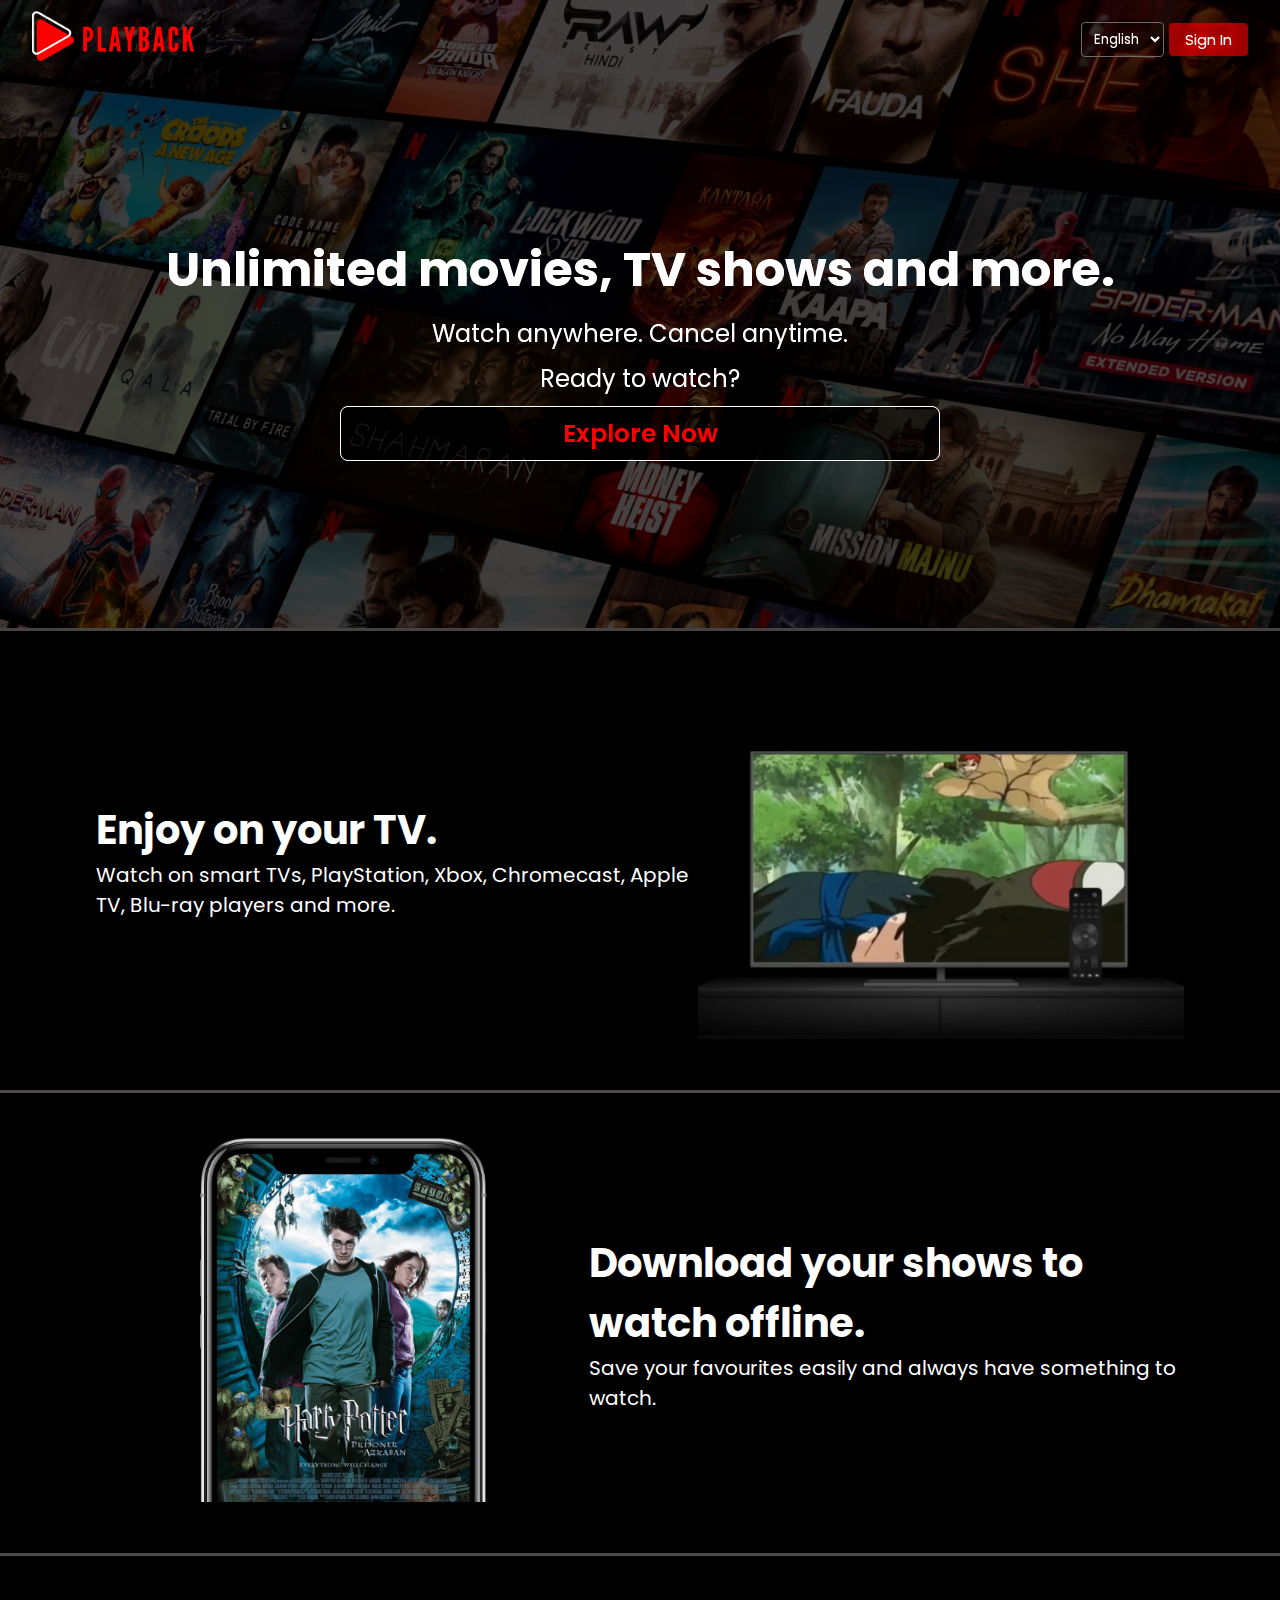
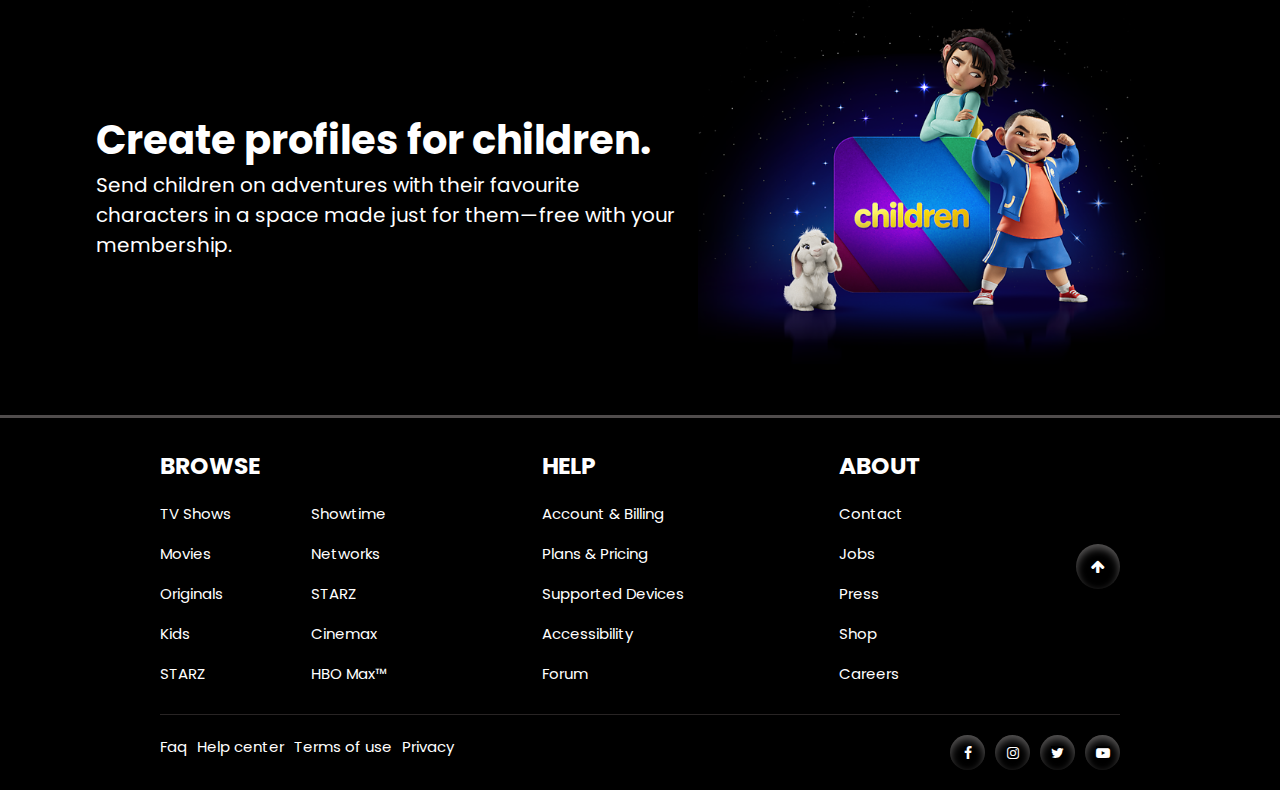
==== index.html @ 0035dc09 "Update index.html" ====
<!DOCTYPE html>
<html lang="en">

<head>
    <meta charset="UTF-8">
    <meta http-equiv="X-UA-Compatible" content="IE=edge">
    <meta name="viewport" content="width=device-width, initial-scale=1.0">
    <title>PlayBack</title>
    <link rel="icon" type="title-link-img" href="./movie_img/log1.png">
    <link rel="stylesheet" href="style.css">
    <link rel="stylesheet" href="https://cdnjs.cloudflare.com/ajax/libs/font-awesome/4.7.0/css/font-awesome.min.css">

</head>

<body>

    <!-- ------------Header------------ -->

    <div class="landing-page" id="home">

        <!---------------Navigation Bar ---------->

        <nav class="nav-bar">
            <div class="logo-img">
                <img src="./img/log1.png" alt="" class="logo1-img">
                <img src="./img/log2.png" alt="" class="logo2-img">
            </div>
            <div class="content">
                <select class="lang-after">
                    <option class="after" value="eng">En</option>
                    <option class="after" value="hin">Hi</option>
                </select>

                <select class="lang-before">
                    <option class="before" value="eng">English</option>
                    <option class="before" value="hin">Hindi</option>
                </select>
                <a href="signup.html" class="sign-in">Sign In</a>
            </div>
        </nav>
        <div class="display-block">
            <h2>Unlimited movies, TV shows and more.</h2>
            <p>Watch anywhere. Cancel anytime.</p>
            <p class="readyy">Ready to watch?</p>
            <a class="explore-btn" href="movies.html">Explore Now <span><i
                        class='bx bxs-up-arrow-circle'></i></span></a>
        </div>
    </div>

    <!-- <---------------- display-block --------------->

    <div class="blocks">
        <div class="inside-block">
            <div class="content-block">
                <h1>Enjoy on your TV.</h1>
                <p>Watch on smart TVs, PlayStation, Xbox, Chromecast, Apple TV, Blu-ray players and more.</p>
            </div>
            <div class="video-block">
                <video loop autoplay muted class="video">
                    <source src="./img/landing-img/video.mp4" type="video/ogg">
                    Your browser does not support the video tag.
                </video>
            </div>
        </div>
    </div>

    <div class="block-2">
        <div class="blocks">
            <div class="inside-block inside-block2">
                <div class="img-block">
                    <img src="./img/landing-img/hp.png" class="img" alt="">
                </div>
                <div class="content-block">
                    <h1>Download your shows to watch offline.</h1>
                    <p>Save your favourites easily and always have something to watch.</p>
                </div>
            </div>
        </div>
    </div>
    <div class="block-3">
        <div class="blocks">
            <div class="inside-block">
                <div class="content-block">
                    <h1>Create profiles for children.</h1>
                    <p>Send children on adventures with their favourite characters in a space made just for them—free
                        with your membership.</p>
                </div>
                <div class="img-block">
                    <img src="./img/landing-img/child.png" class="img" alt="">
                </div>
            </div>
        </div>
    </div>


    <!-- <----------------- Footer ---------------->


    <section class="footer">
        <div class="footer-list">
            <div class="footer-text">
                <h3>BROWSE</h3>
                <div class="browsing-list">
                    <div class="browsinglist">
                        <a href="">TV Shows</a>
                        <a href="">Movies</a>
                        <a href="">Originals</a>
                        <a href="">Kids</a>
                        <a href="">STARZ</a>
                    </div>
                    <div class="browsinglist2">
                        <a href="">Showtime</a>
                        <a href="">Networks</a>
                        <a href="">STARZ</a>
                        <a href="">Cinemax</a>
                        <a href="">HBO Max™</a>
                    </div>
                </div>
            </div>

            <div class="footer-text">
                <h3>HELP</h3>
                <div class="help-list">
                    <div class="helpinglist">
                        <a href="">Account & Billing</a>
                        <a href="">Plans & Pricing</a>
                        <a href="">Supported Devices</a>
                        <a href="">Accessibility</a>
                        <a href="">Forum</a>
                    </div>
                </div>
            </div>
            <div class="footer-text">
                <h3>ABOUT</h3>
                <div class="about-us">
                    <div class="aboutus">
                        <a href="">Contact</a>
                        <a href="">Jobs</a>
                        <a href="">Press</a>
                        <a href="">Shop</a>
                        <a href="">Careers</a>
                    </div>
                </div>
            </div>
            <div class="top">
                <a href="#home"><i class="fa fa-arrow-up" aria-hidden="true"></i>
                </a>
            </div>
        </div>
    </section>
    <div class="quicklink-wrapper">

        <div class="quicklink">
            <ul class="quicklink-list">
                <li><a href="#" class="quicklink-link">Faq</a></li>
                <li><a href="#" class="quicklink-link">Help center</a></li>
                <li><a href="#" class="quicklink-link">Terms of use</a></li>
                <li><a href="#" class="quicklink-link">Privacy</a></li>
            </ul>
        </div>
        <div class="social-iconn">
            <ul class="social-list">
                <li>
                    <a href="#" class="social-link">
                        <ion-icon name="logo-facebook" role="img" class="fa fa-facebook"
                            aria-label="logo facebook"></ion-icon>
                    </a>
                </li>

                <li>
                    <a href="#" class="social-link">
                        <ion-icon name="logo-twitter" role="img" class="fa fa-instagram"
                            aria-label="logo twitter"></ion-icon>
                    </a>
                </li>

                <li>
                    <a href="#" class="social-link">
                        <ion-icon name="logo-pinterest" role="img" class="fa fa-twitter"
                            aria-label="logo pinterest"></ion-icon>
                    </a>
                </li>

                <li>
                    <a href="#" class="social-link">
                        <ion-icon name="logo-linkedin" role="img" class="fa fa-youtube-play"
                            aria-label="logo linkedin"></ion-icon>
                    </a>
                </li>

            </ul>
        </div>

    </div>

</body>

</html>
---- style.css ----
@import url('https://fonts.googleapis.com/css2?family=Poppins:ital,wght@0,300;0,400;0,500;0,600;0,700;0,800;1,700&display=swap');

* {
    margin: 0;
    padding: 0;
    color: white;
    font-family: 'Poppins';
    background-color: black;
    /* z-index: 1; */
    scroll-behavior: smooth;
    /* outline: 1px solid; */
    /* --headingsSize: 35px; */
    box-sizing: border-box;
}




/* <-------- Landing Page --------------> */

.landing-page::before {
    content: "";
    display: block;
    position: absolute;
    top: 0;
    left: 0;
    right: 0;
    bottom: 0;
    background-color: rgb(31 27 27 / 70%);
    z-index: -1;
}


.landing-page {
    /* display: flex; */
    display: block;
    /* border: white solid 2px; */
    background-image: url("./img/landing-img/nf.jpg");
    background-size: cover;
    background-position: center center;
    filter: brightness(120%);

    height: fit-content;
    background-attachment: fixed;
    background-size: cover;
    filter: brightness(0.2);
    filter: contrast(1.2);
    border-bottom: 3.8px solid #504c4c;
    padding-top: 1px;
}

/* <------------------- Nav Bar ------------------>  */

.nav-bar {

    display: flex;
    background-color: transparent;
    margin: 10px auto;
    flex-wrap: wrap;
    /* height: 85px; */
    align-items: center;
    justify-content: space-between;
    /* filter: brightness(1.3); */
    /* filter: contrast(1.2); */
    /* background-color: transparent; */
    max-width: 1400px;
    width: 95%;
  
}

/* <------- Nav Bar Components --->   */


.logo-img{
    background-color: transparent;  
}

.logo1-img{
    background: transparent;
    height: 50px;
}
.logo2-img{
    background:transparent;
    height: 40px;
}


/* <-- Right Side Bar --> */

.content {
    display: flex;
    height: 35px;
    background-color: transparent;
    justify-content: space-between;
    align-items: center;
    gap: 5px;
    /* border: 1px yellow solid; */
}




.lang-after, .lang-before {
    color: White;
    background-color: transparent;
    padding: 6px 8px;
    border-radius: 4px;
    border: 1px solid rgb(111, 111, 111);
  }

.lang-after{
    display: none;
}



.sign-in {
    background: #ff00018f;
    border-radius: 4px;
    color: white;
    cursor: pointer;
    font-size: 15px;
    text-decoration: none;
    text-align: center;
    padding: 5px 16px;
  }

/* .sign-in:hover {   
    font-weight: bold;
} */


/* <-------- Display Block ----------> */

.display-block {
    display: flex;
    flex-direction: column;
    text-align: center;
    width: 95%;
    max-width: 1200px;
    background-color: transparent;
    justify-content: center;
    justify-items: center;
    /* margin: 225px auto; */
    margin: 13% auto;
    gap: 10px;
}

.display-block>h2 {
    font-size: 3rem;
    background-color: transparent;
}

.display-block p {
    font-size: 1.5rem;
    font-weight: 400;
    background-color: transparent;
}

.explore-btn {
    color: red;
    background: #00000061;
    font-size: 25px;
    border-radius: 8px;
    cursor: pointer;
    border: 1.5px solid white;
    font-weight: 600;
    display: flex;
    text-decoration: none;
    justify-content: center;
    align-items: center;
    width: 90%;
    align-self: center;
    max-width: 600px;
    height: 55px;
}

.explore-btn i {
    color: rgb(255, 255, 255);
    font-size: 40px;
    background-color: transparent;
}

.explore-btn:hover {
    transform: scale(.98);
    color: white;
    transition: all .4s ease;
    color: white;
    background-color: #ff00018f;
}

.explore-btn span {
    padding: 0px 0px;
    display: grid;
    background: transparent;
    transform: rotate(90deg);
}


/* <------------ Block's ------------------> */


.blocks{
    display: block;
    border-bottom: 3.8px solid #504c4c;
    /* border: 1px yellow solid; */


}

.inside-block{
    display: flex;
    margin: 44px auto;
    /* border: 1px rgb(198, 250, 27)  solid; */
    width: 85%;
    gap: 7px;
    align-items: center;
    justify-content: space-around;
    
    max-width: 1440px;

    
}

.content-block{
    /* border: 2px rgb(50, 4, 234) solid; */
    flex-basis: 55%;
    font-size: 20px;
    display: block;
    /* display: flex; */
    /* flex-direction: column; */
}

.video-block{
    /* border: 2px solid green; */
    flex-basis: 45%;

}

.video{
    /* border: 2px rgb(248, 19, 19) solid; */
    width: 100%;

}

.img{

    /* width: 100%; */
    /* border: 2px rgb(248, 19, 19) solid; */
    width: 100%;
    /* max-height: 376px; */
    /* flex: 2; */
}
.img-block{
    /* border: 2px solid green; */
    flex-basis: 45%;
    text-align: center;
    /* flex: 1; */
}


/* <-------------- Footer -----------> */


.footer {
    display: flex;
    flex-wrap: wrap;
    align-items: center;
    justify-content: center;
    gap: 2.5rem;
    max-width: 100%;
}

.footer-list {
    display: flex;
    justify-content: space-between;
    align-items: center;
    width: 75%;
    border-bottom: 1px solid #282424;
    padding: 20px 0px;
    max-width: 1200px;
    flex-wrap: wrap;
}


.top i {
    padding: 15px;
    border-radius: 50%;
    font-size: 15px;
    box-shadow: inset 0 4px 8px hsla(0, 100%, 98.8%, 0.37);
}

.footer-text {
    font-size: 20px;
    line-height: 3.5rem;
}

.browsing-list {
    display: flex;
    flex-wrap: wrap;
}

.browsinglist {
    line-height: 40px;
    padding-right: 80px;
}

.browsinglist a,
.helpinglist a,
.aboutus a,
.browsinglist2 a, .quicklink-list a {
    text-decoration: none;
    font-size: 15px;
    display: block;
}

.browsinglist2,
.helpinglist,
.aboutus {
    display: flex;
    flex-direction: column;
    line-height: 40px;
}

.footer-text2 {
    font-size: 20px;
    line-height: 3.5rem;
    position: relative;
}

.quicklink-wrapper {
    display: flex;
    justify-content: space-between;
    max-width: 1200px;
    width: 75%;
    /* border: 1px solid aqua; */
    margin: 20px auto;
    flex-wrap: wrap;
    font-size: 15px;
}

.quicklink-list li{
    padding-right: 10px;
    list-style: none;
}

.social-list li{
    list-style: none;
    padding-left: 10px;
}

.quicklink-list,
.social-list {
    display: flex;
}

.social-list {
    font-size: 20px;
}

.social-list a ion-icon:hover, .top i:hover {
    color: #ff0000;
    transition: all .5s ease;
}

.social-link {
    box-shadow: inset 0 4px 8px hsla(0, 100%, 98.8%, 0.37);
    border-radius: 50%;
    font-size: 14px;
    width: 35px;
    height: 35px;
    display: grid;
    place-items: center;
    text-decoration: none;
}

/* --------------media query------------------ */

@media (max-width: 900px) {
    .inside-block {
        /* flex-wrap: wrap; */
        flex-direction: column;
        text-align: center;
    }
    .content-block h1{
        font-size: 7vw;
    }
    
    .content-block p{
        font-size: 4vw;
    }
    .inside-block2{
        flex-direction: column-reverse;
    }
}

/* <------------- Mobile Query -----------> */

@media (max-width: 425px) {
    .logo2-img {
        display: none;
    }

    .lang-before {
        display: none;
    }

    .lang-after {
        display: block;
    }

    /* <----------------- display Block _-----------------> */

    .display-block {
        margin: 150px auto;
    }

    .display-block>h2 {
        font-size: 1.8rem;
        font-weight: 550;
    }

    .display-block p {
        font-size: 1.2rem;
    }

    .display-block .readyy {
        font-size: 0.9rem;
        line-height: 28px;
    }

    .explore-btn {
        margin-top: 10px;
    }
}
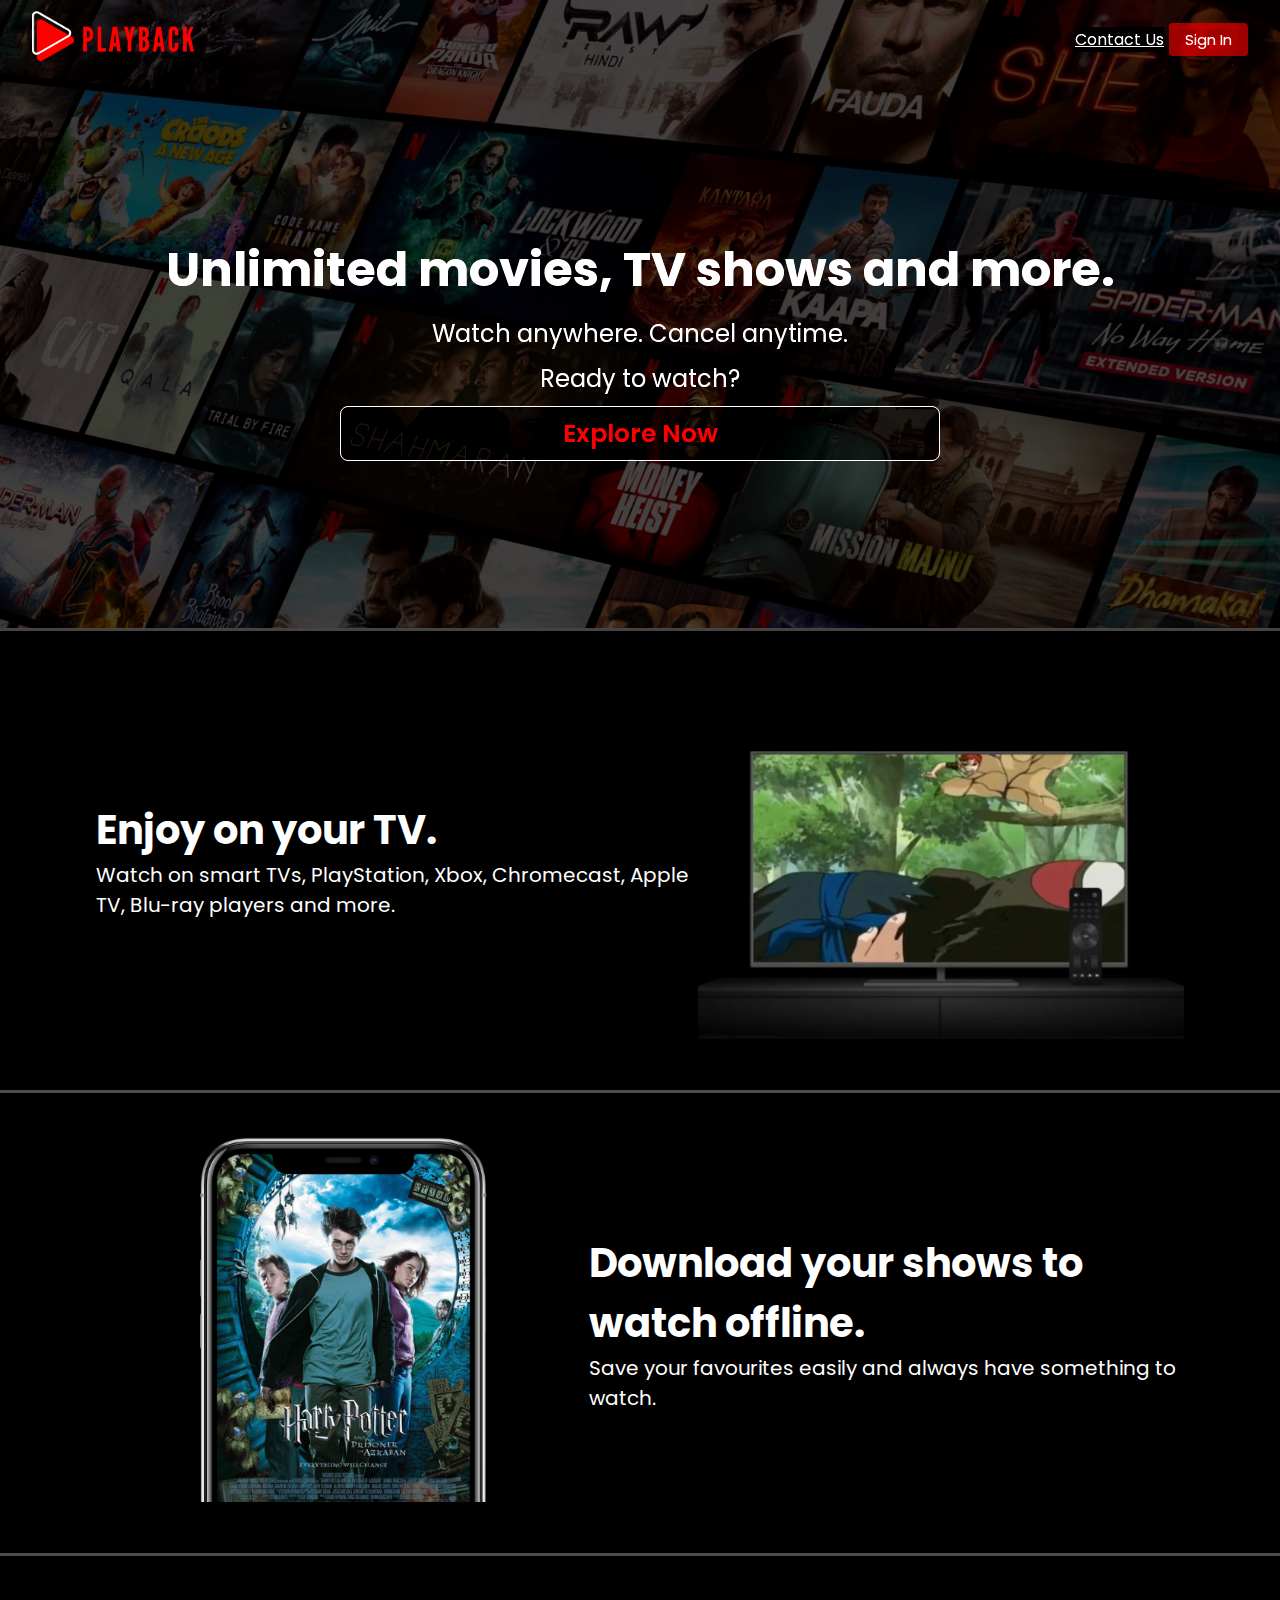
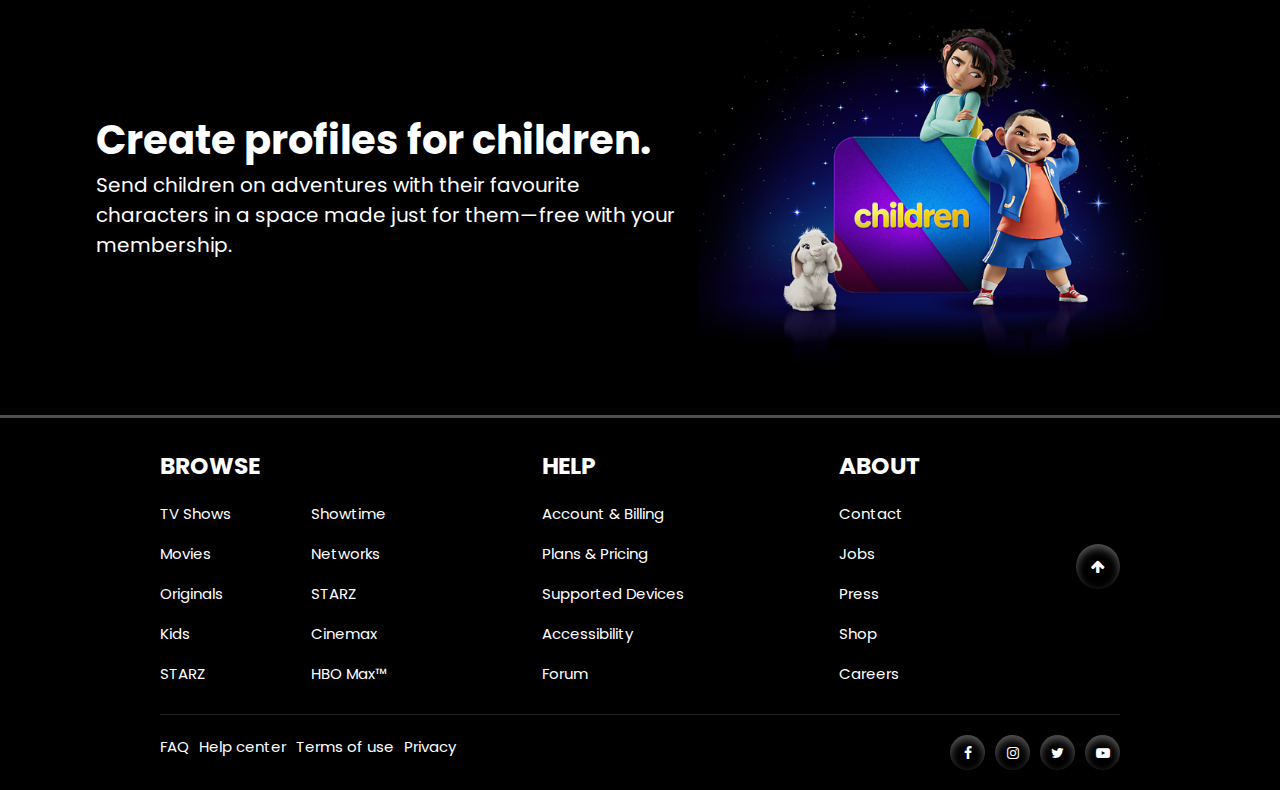
==== commit 0aa39862: "Update index.html" ====
--- a/index.html
+++ b/index.html
@@ -6,7 +6,7 @@
     <meta http-equiv="X-UA-Compatible" content="IE=edge">
     <meta name="viewport" content="width=device-width, initial-scale=1.0">
     <title>PlayBack</title>
-    <link rel="icon" type="title-link-img" href="./movie_img/log1.png">
+    <link rel="icon" type="title-link-img" href="./img/log1.png">
     <link rel="stylesheet" href="style.css">
     <link rel="stylesheet" href="https://cdnjs.cloudflare.com/ajax/libs/font-awesome/4.7.0/css/font-awesome.min.css">
 
@@ -26,7 +26,7 @@
                 <img src="./img/log2.png" alt="" class="logo2-img">
             </div>
             <div class="content">
-                <select class="lang-after">
+                <!-- <select class="lang-after">
                     <option class="after" value="eng">En</option>
                     <option class="after" value="hin">Hi</option>
                 </select>
@@ -34,7 +34,9 @@
                 <select class="lang-before">
                     <option class="before" value="eng">English</option>
                     <option class="before" value="hin">Hindi</option>
-                </select>
+                </select> -->
+                <a href="contact.html" class=" contact-us">Contact Us</a>
+                
                 <a href="signup.html" class="sign-in">Sign In</a>
             </div>
         </nav>
@@ -152,7 +154,7 @@
 
         <div class="quicklink">
             <ul class="quicklink-list">
-                <li><a href="#" class="quicklink-link">Faq</a></li>
+                <li><a href="#" class="quicklink-link">FAQ</a></li>
                 <li><a href="#" class="quicklink-link">Help center</a></li>
                 <li><a href="#" class="quicklink-link">Terms of use</a></li>
                 <li><a href="#" class="quicklink-link">Privacy</a></li>
--- a/style.css
+++ b/style.css
@@ -1,4 +1,6 @@
 @import url('https://fonts.googleapis.com/css2?family=Poppins:ital,wght@0,300;0,400;0,500;0,600;0,700;0,800;1,700&display=swap');
+
+
 
 * {
     margin: 0;
@@ -6,11 +8,10 @@
     color: white;
     font-family: 'Poppins';
     background-color: black;
-    /* z-index: 1; */
     scroll-behavior: smooth;
-    /* outline: 1px solid; */
-    /* --headingsSize: 35px; */
     box-sizing: border-box;
+    -webkit-tap-highlight-color: rgba(0,0,0,0);
+-webkit-tap-highlight-color: transparent;
 }
 
 
@@ -32,15 +33,9 @@
 
 
 .landing-page {
-    /* display: flex; */
     display: block;
-    /* border: white solid 2px; */
     background-image: url("./img/landing-img/nf.jpg");
-    background-size: cover;
-    background-position: center center;
-    filter: brightness(120%);
-
-    height: fit-content;
+    background-position: center;
     background-attachment: fixed;
     background-size: cover;
     filter: brightness(0.2);
@@ -57,12 +52,8 @@
     background-color: transparent;
     margin: 10px auto;
     flex-wrap: wrap;
-    /* height: 85px; */
     align-items: center;
     justify-content: space-between;
-    /* filter: brightness(1.3); */
-    /* filter: contrast(1.2); */
-    /* background-color: transparent; */
     max-width: 1400px;
     width: 95%;
   
@@ -94,7 +85,7 @@
     justify-content: space-between;
     align-items: center;
     gap: 5px;
-    /* border: 1px yellow solid; */
+
 }
 
 
@@ -123,11 +114,9 @@
     text-decoration: none;
     text-align: center;
     padding: 5px 16px;
+    
   }
 
-/* .sign-in:hover {   
-    font-weight: bold;
-} */
 
 
 /* <-------- Display Block ----------> */
@@ -203,7 +192,7 @@
 .blocks{
     display: block;
     border-bottom: 3.8px solid #504c4c;
-    /* border: 1px yellow solid; */
+
 
 
 }
@@ -211,7 +200,6 @@
 .inside-block{
     display: flex;
     margin: 44px auto;
-    /* border: 1px rgb(198, 250, 27)  solid; */
     width: 85%;
     gap: 7px;
     align-items: center;
@@ -223,39 +211,34 @@
 }
 
 .content-block{
-    /* border: 2px rgb(50, 4, 234) solid; */
+    
     flex-basis: 55%;
     font-size: 20px;
     display: block;
-    /* display: flex; */
-    /* flex-direction: column; */
+
 }
 
 .video-block{
-    /* border: 2px solid green; */
+    
     flex-basis: 45%;
 
 }
 
 .video{
-    /* border: 2px rgb(248, 19, 19) solid; */
     width: 100%;
 
 }
 
 .img{
 
-    /* width: 100%; */
-    /* border: 2px rgb(248, 19, 19) solid; */
+
     width: 100%;
-    /* max-height: 376px; */
-    /* flex: 2; */
+
 }
 .img-block{
-    /* border: 2px solid green; */
     flex-basis: 45%;
     text-align: center;
-    /* flex: 1; */
+
 }
 
 
@@ -333,7 +316,6 @@
     justify-content: space-between;
     max-width: 1200px;
     width: 75%;
-    /* border: 1px solid aqua; */
     margin: 20px auto;
     flex-wrap: wrap;
     font-size: 15px;
@@ -365,11 +347,15 @@
 
 .social-link {
     box-shadow: inset 0 4px 8px hsla(0, 100%, 98.8%, 0.37);
+    display: flex;
+    flex-wrap: wrap;
+    justify-content: center;
+
     border-radius: 50%;
     font-size: 14px;
     width: 35px;
     height: 35px;
-    display: grid;
+    /* display: grid; */
     place-items: center;
     text-decoration: none;
 }
@@ -378,7 +364,6 @@
 
 @media (max-width: 900px) {
     .inside-block {
-        /* flex-wrap: wrap; */
         flex-direction: column;
         text-align: center;
     }
@@ -432,4 +417,8 @@
     .explore-btn {
         margin-top: 10px;
     }
-}
+
+    .top i {
+       display: none;
+    }
+}
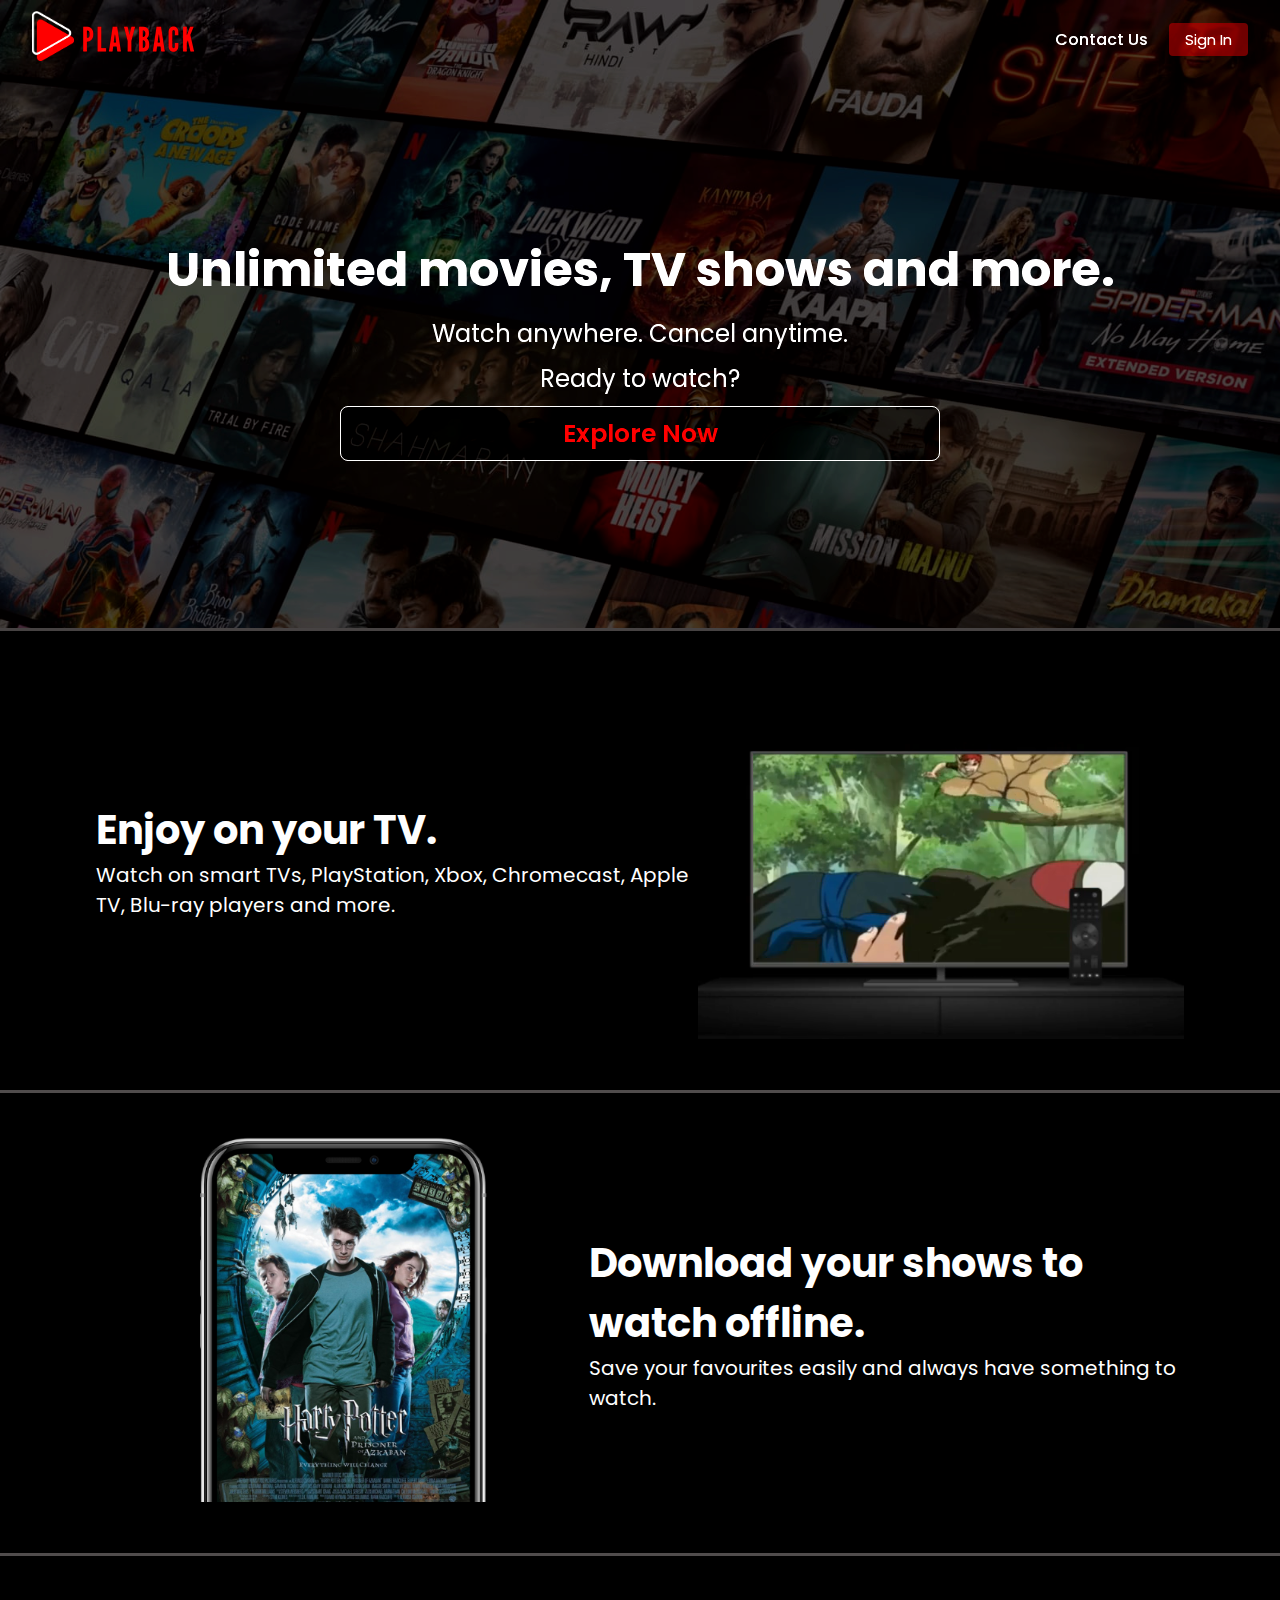
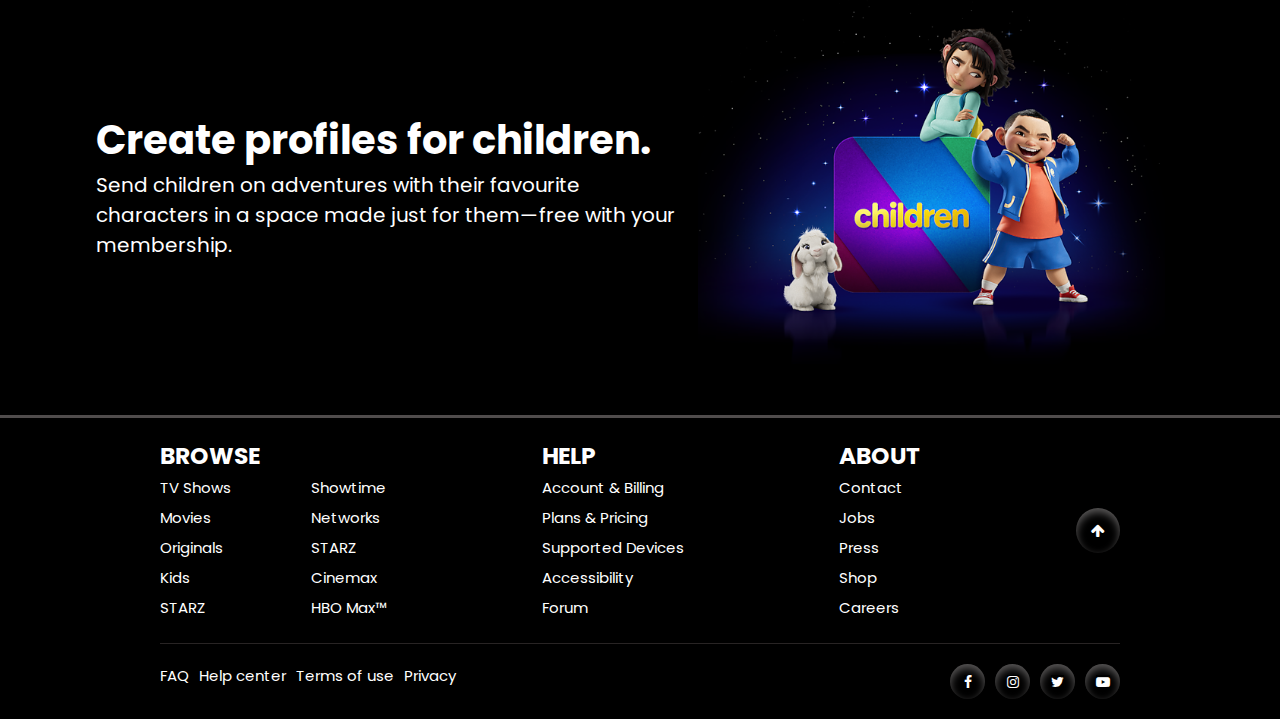
==== commit d117f177: "terms and conditons" ====
--- a/index.html
+++ b/index.html
@@ -81,7 +81,7 @@
     </div>
     <div class="block-3">
         <div class="blocks">
-            <div class="inside-block">
+            <div class="inside-block inside-block3">
                 <div class="content-block">
                     <h1>Create profiles for children.</h1>
                     <p>Send children on adventures with their favourite characters in a space made just for them—free
@@ -156,7 +156,7 @@
             <ul class="quicklink-list">
                 <li><a href="#" class="quicklink-link">FAQ</a></li>
                 <li><a href="#" class="quicklink-link">Help center</a></li>
-                <li><a href="#" class="quicklink-link">Terms of use</a></li>
+                <li><a href="terms.html" class="quicklink-link">Terms of use</a></li>
                 <li><a href="#" class="quicklink-link">Privacy</a></li>
             </ul>
         </div>
--- a/style.css
+++ b/style.css
@@ -90,7 +90,7 @@
 
 
 
-
+/* 
 .lang-after, .lang-before {
     color: White;
     background-color: transparent;
@@ -101,20 +101,43 @@
 
 .lang-after{
     display: none;
-}
+} */
 
 
 
 .sign-in {
-    background: #ff00018f;
+    background: #ff000065;
     border-radius: 4px;
     color: white;
     cursor: pointer;
     font-size: 15px;
     text-decoration: none;
     text-align: center;
+    padding: 5px 16px;  
+  }
+
+.sign-in:hover{
+    background-color: rgba(255, 0, 0, 0.647);
+    color:rgb(255, 248, 248)
+}
+
+
+  .contact-us {
+    background: transparent;
+    /* border: 1px solid white; */
+    border-radius: 3px ;
+    color: white;
+    cursor: pointer;
+    font-size: 16px;
+    font-weight: 401;
+    text-decoration: none;
+    text-align: center;
     padding: 5px 16px;
     
+  }
+
+  .contact-us:hover{
+    color: red;
   }
 
 
@@ -137,6 +160,7 @@
 
 .display-block>h2 {
     font-size: 3rem;
+    /* font-size: 30px; */
     background-color: transparent;
 }
 
@@ -275,7 +299,6 @@
 
 .footer-text {
     font-size: 20px;
-    line-height: 3.5rem;
 }
 
 .browsing-list {
@@ -284,7 +307,7 @@
 }
 
 .browsinglist {
-    line-height: 40px;
+    line-height: 30px;
     padding-right: 80px;
 }
 
@@ -302,7 +325,7 @@
 .aboutus {
     display: flex;
     flex-direction: column;
-    line-height: 40px;
+    line-height: 30px;
 }
 
 .footer-text2 {
@@ -355,12 +378,13 @@
     font-size: 14px;
     width: 35px;
     height: 35px;
-    /* display: grid; */
     place-items: center;
     text-decoration: none;
 }
 
-/* --------------media query------------------ */
+
+
+/* --------------media query tablet's------------------ */
 
 @media (max-width: 900px) {
     .inside-block {
@@ -377,11 +401,21 @@
     .inside-block2{
         flex-direction: column-reverse;
     }
-}
-
-/* <------------- Mobile Query -----------> */
-
-@media (max-width: 425px) {
+
+    .top i {
+        display: none;
+     }
+}
+
+/* <------------- Mobile Query Mobile sm-----------> */
+
+/* @media  (max-width: 426px) { */
+
+@media  (width<=426px) {
+
+    /* @media (427px <= width <= 700px) { */
+
+
     .logo2-img {
         display: none;
     }
@@ -421,4 +455,11 @@
     .top i {
        display: none;
     }
-}
+
+    .inside-block2{
+        gap: 35px;
+    }
+    .inside-block3{
+        gap: 27px;
+    }
+}
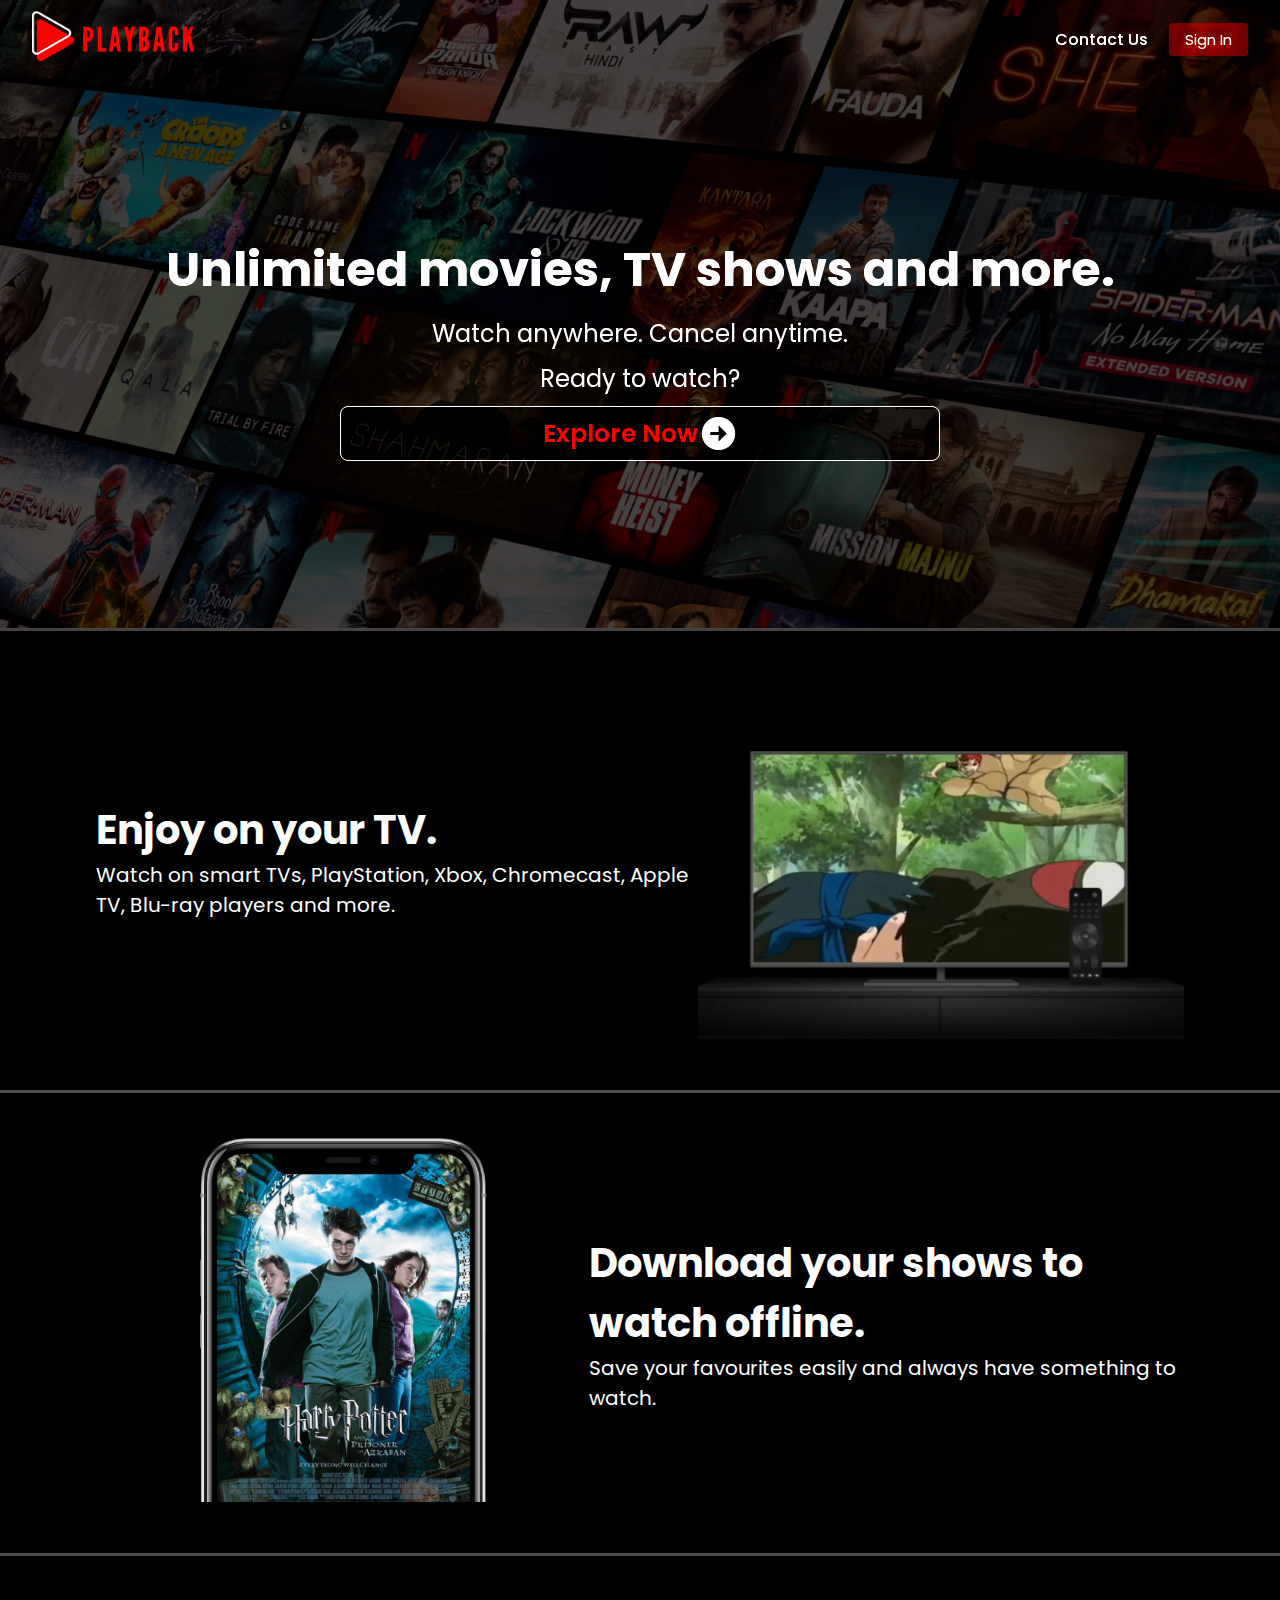
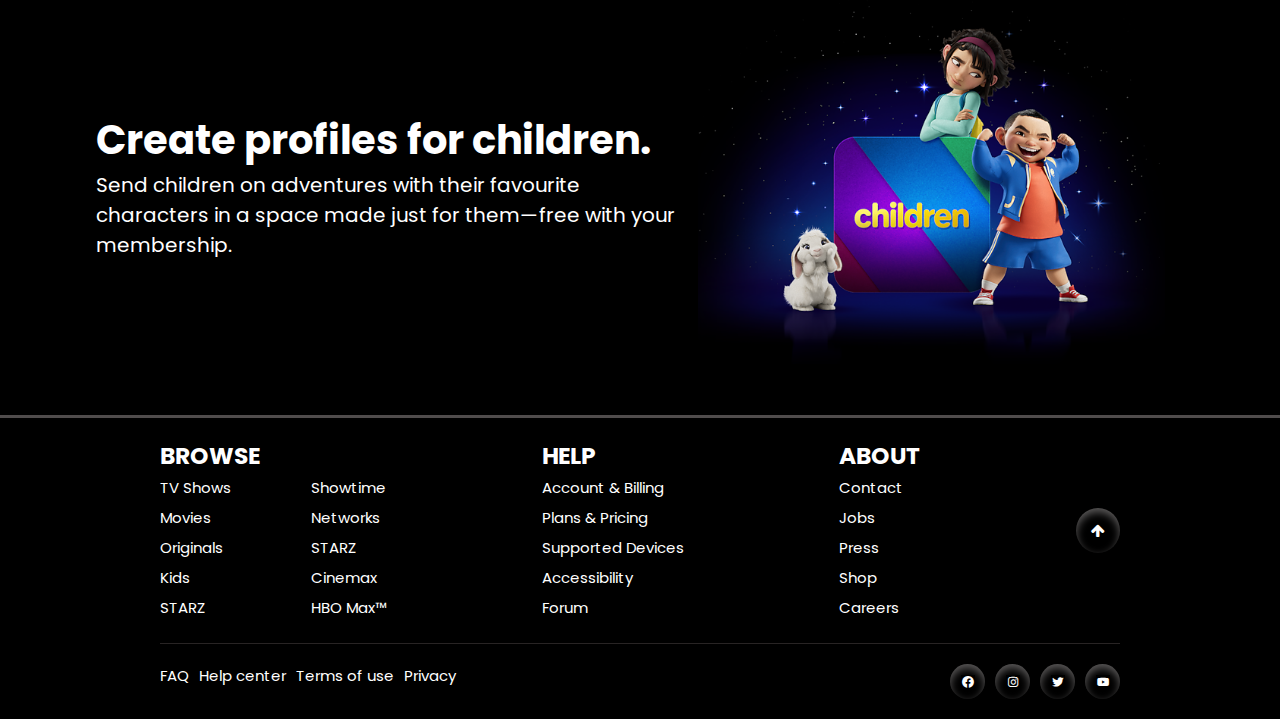
==== commit f6792842: "icon changes" ====
--- a/index.html
+++ b/index.html
@@ -8,6 +8,7 @@
     <title>PlayBack</title>
     <link rel="icon" type="title-link-img" href="./img/log1.png">
     <link rel="stylesheet" href="style.css">
+    <link rel="stylesheet" href="https://unpkg.com/boxicons@latest/css/boxicons.min.css">
     <link rel="stylesheet" href="https://cdnjs.cloudflare.com/ajax/libs/font-awesome/4.7.0/css/font-awesome.min.css">
 
 </head>
@@ -36,7 +37,7 @@
                     <option class="before" value="hin">Hindi</option>
                 </select> -->
                 <a href="contact.html" class=" contact-us">Contact Us</a>
-                
+
                 <a href="signup.html" class="sign-in">Sign In</a>
             </div>
         </nav>
@@ -164,29 +165,25 @@
             <ul class="social-list">
                 <li>
                     <a href="#" class="social-link">
-                        <ion-icon name="logo-facebook" role="img" class="fa fa-facebook"
-                            aria-label="logo facebook"></ion-icon>
+                        <i class='bx bxl-facebook-circle'></i>
                     </a>
                 </li>
 
                 <li>
                     <a href="#" class="social-link">
-                        <ion-icon name="logo-twitter" role="img" class="fa fa-instagram"
-                            aria-label="logo twitter"></ion-icon>
+                        <i class='bx bxl-instagram'></i>
                     </a>
                 </li>
 
                 <li>
                     <a href="#" class="social-link">
-                        <ion-icon name="logo-pinterest" role="img" class="fa fa-twitter"
-                            aria-label="logo pinterest"></ion-icon>
+                        <i class='bx bxl-twitter'></i>
                     </a>
                 </li>
 
                 <li>
                     <a href="#" class="social-link">
-                        <ion-icon name="logo-linkedin" role="img" class="fa fa-youtube-play"
-                            aria-label="logo linkedin"></ion-icon>
+                        <i class='bx bxl-youtube'></i>
                     </a>
                 </li>
 
@@ -197,4 +194,4 @@
 
 </body>
 
-</html>
+</html>--- a/style.css
+++ b/style.css
@@ -363,9 +363,9 @@
     font-size: 20px;
 }
 
-.social-list a ion-icon:hover, .top i:hover {
+.social-list a i:hover, .top i:hover {
     color: #ff0000;
-    transition: all .5s ease;
+    transition: .1s;
 }
 
 .social-link {
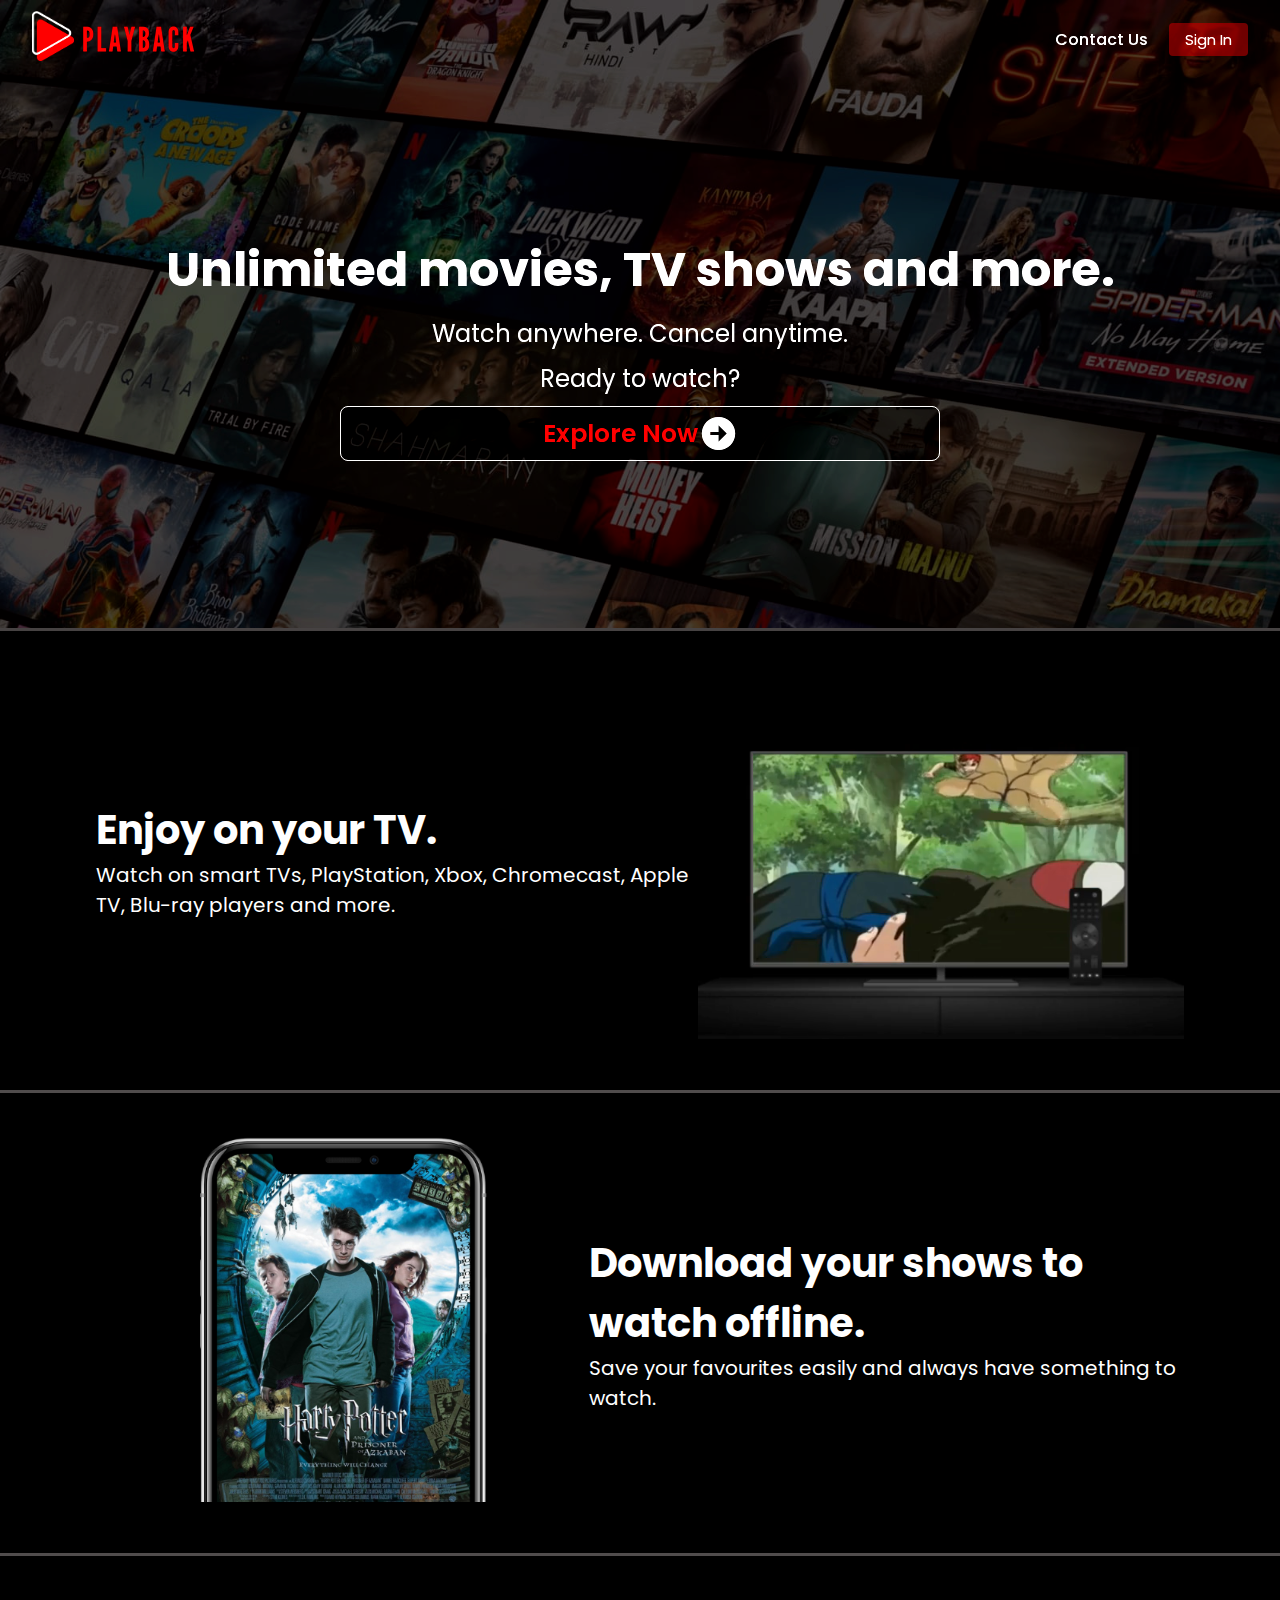
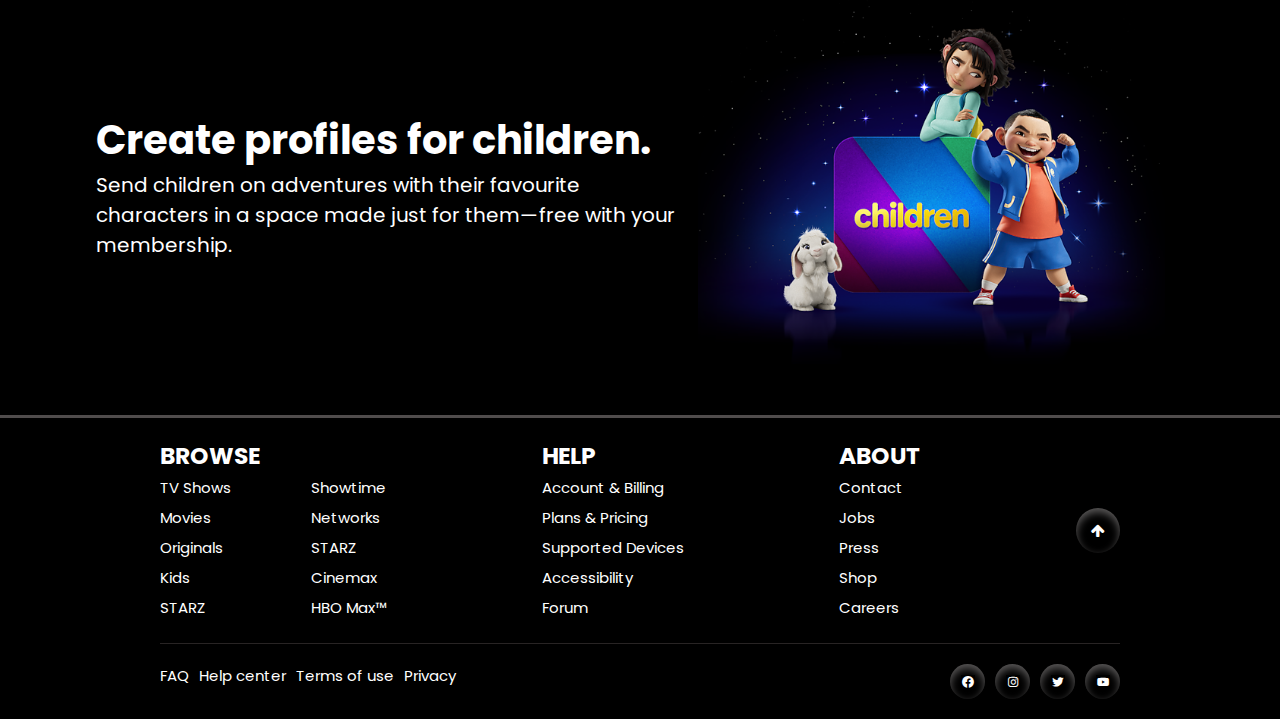
==== commit e70139b2: "minor changes" ====
--- a/index.html
+++ b/index.html
@@ -137,7 +137,7 @@
                 <h3>ABOUT</h3>
                 <div class="about-us">
                     <div class="aboutus">
-                        <a href="">Contact</a>
+                        <a href="contact.html">Contact</a>
                         <a href="">Jobs</a>
                         <a href="">Press</a>
                         <a href="">Shop</a>
@@ -163,30 +163,10 @@
         </div>
         <div class="social-iconn">
             <ul class="social-list">
-                <li>
-                    <a href="#" class="social-link">
-                        <i class='bx bxl-facebook-circle'></i>
-                    </a>
-                </li>
-
-                <li>
-                    <a href="#" class="social-link">
-                        <i class='bx bxl-instagram'></i>
-                    </a>
-                </li>
-
-                <li>
-                    <a href="#" class="social-link">
-                        <i class='bx bxl-twitter'></i>
-                    </a>
-                </li>
-
-                <li>
-                    <a href="#" class="social-link">
-                        <i class='bx bxl-youtube'></i>
-                    </a>
-                </li>
-
+                <li><a href="#" class="social-link"><i class='bx bxl-facebook-circle'></i></a></li>
+                <li><a href="#" class="social-link"><i class='bx bxl-instagram'></i></a></li>
+                <li><a href="#" class="social-link"><i class='bx bxl-twitter'></i></a></li>
+                <li><a href="#" class="social-link"><i class='bx bxl-youtube'></i></a></li>
             </ul>
         </div>
 
--- a/style.css
+++ b/style.css
@@ -1,6 +1,4 @@
 @import url('https://fonts.googleapis.com/css2?family=Poppins:ital,wght@0,300;0,400;0,500;0,600;0,700;0,800;1,700&display=swap');
-
-
 
 * {
     margin: 0;
@@ -10,12 +8,9 @@
     background-color: black;
     scroll-behavior: smooth;
     box-sizing: border-box;
-    -webkit-tap-highlight-color: rgba(0,0,0,0);
--webkit-tap-highlight-color: transparent;
-}
-
-
-
+    -webkit-tap-highlight-color: rgba(0, 0, 0, 0);
+    -webkit-tap-highlight-color: transparent;
+}
 
 /* <-------- Landing Page --------------> */
 
@@ -56,22 +51,23 @@
     justify-content: space-between;
     max-width: 1400px;
     width: 95%;
-  
+
 }
 
 /* <------- Nav Bar Components --->   */
 
 
-.logo-img{
-    background-color: transparent;  
-}
-
-.logo1-img{
+.logo-img {
+    background-color: transparent;
+}
+
+.logo1-img {
     background: transparent;
     height: 50px;
 }
-.logo2-img{
-    background:transparent;
+
+.logo2-img {
+    background: transparent;
     height: 40px;
 }
 
@@ -87,8 +83,6 @@
     gap: 5px;
 
 }
-
-
 
 /* 
 .lang-after, .lang-before {
@@ -102,8 +96,6 @@
 .lang-after{
     display: none;
 } */
-
-
 
 .sign-in {
     background: #ff000065;
@@ -113,19 +105,18 @@
     font-size: 15px;
     text-decoration: none;
     text-align: center;
-    padding: 5px 16px;  
-  }
-
-.sign-in:hover{
+    padding: 5px 16px;
+}
+
+.sign-in:hover {
     background-color: rgba(255, 0, 0, 0.647);
-    color:rgb(255, 248, 248)
-}
-
-
-  .contact-us {
+    color: rgb(255, 248, 248)
+}
+
+
+.contact-us {
     background: transparent;
-    /* border: 1px solid white; */
-    border-radius: 3px ;
+    border-radius: 3px;
     color: white;
     cursor: pointer;
     font-size: 16px;
@@ -133,12 +124,12 @@
     text-decoration: none;
     text-align: center;
     padding: 5px 16px;
-    
-  }
-
-  .contact-us:hover{
+
+}
+
+.contact-us:hover {
     color: red;
-  }
+}
 
 
 
@@ -153,14 +144,12 @@
     background-color: transparent;
     justify-content: center;
     justify-items: center;
-    /* margin: 225px auto; */
     margin: 13% auto;
     gap: 10px;
 }
 
 .display-block>h2 {
     font-size: 3rem;
-    /* font-size: 30px; */
     background-color: transparent;
 }
 
@@ -213,56 +202,43 @@
 /* <------------ Block's ------------------> */
 
 
-.blocks{
+.blocks {
     display: block;
     border-bottom: 3.8px solid #504c4c;
-
-
-
-}
-
-.inside-block{
+}
+
+.inside-block {
     display: flex;
     margin: 44px auto;
     width: 85%;
     gap: 7px;
     align-items: center;
     justify-content: space-around;
-    
     max-width: 1440px;
-
-    
-}
-
-.content-block{
-    
+}
+
+.content-block {
     flex-basis: 55%;
     font-size: 20px;
     display: block;
 
 }
 
-.video-block{
-    
+.video-block {
     flex-basis: 45%;
-
-}
-
-.video{
+}
+
+.video {
     width: 100%;
-
-}
-
-.img{
-
-
+}
+
+.img {
     width: 100%;
-
-}
-.img-block{
+}
+
+.img-block {
     flex-basis: 45%;
     text-align: center;
-
 }
 
 
@@ -314,7 +290,8 @@
 .browsinglist a,
 .helpinglist a,
 .aboutus a,
-.browsinglist2 a, .quicklink-list a {
+.browsinglist2 a,
+.quicklink-list a {
     text-decoration: none;
     font-size: 15px;
     display: block;
@@ -344,12 +321,12 @@
     font-size: 15px;
 }
 
-.quicklink-list li{
+.quicklink-list li {
     padding-right: 10px;
     list-style: none;
 }
 
-.social-list li{
+.social-list li {
     list-style: none;
     padding-left: 10px;
 }
@@ -363,7 +340,8 @@
     font-size: 20px;
 }
 
-.social-list a i:hover, .top i:hover {
+.social-list a i:hover,
+.top i:hover {
     color: #ff0000;
     transition: .1s;
 }
@@ -391,27 +369,27 @@
         flex-direction: column;
         text-align: center;
     }
-    .content-block h1{
+
+    .content-block h1 {
         font-size: 7vw;
     }
-    
-    .content-block p{
+
+    .content-block p {
         font-size: 4vw;
     }
-    .inside-block2{
+
+    .inside-block2 {
         flex-direction: column-reverse;
     }
 
     .top i {
         display: none;
-     }
+    }
 }
 
 /* <------------- Mobile Query Mobile sm-----------> */
 
-/* @media  (max-width: 426px) { */
-
-@media  (width<=426px) {
+@media (width<=426px) {
 
     /* @media (427px <= width <= 700px) { */
 
@@ -453,13 +431,14 @@
     }
 
     .top i {
-       display: none;
-    }
-
-    .inside-block2{
+        display: none;
+    }
+
+    .inside-block2 {
         gap: 35px;
     }
-    .inside-block3{
+
+    .inside-block3 {
         gap: 27px;
     }
-}
+}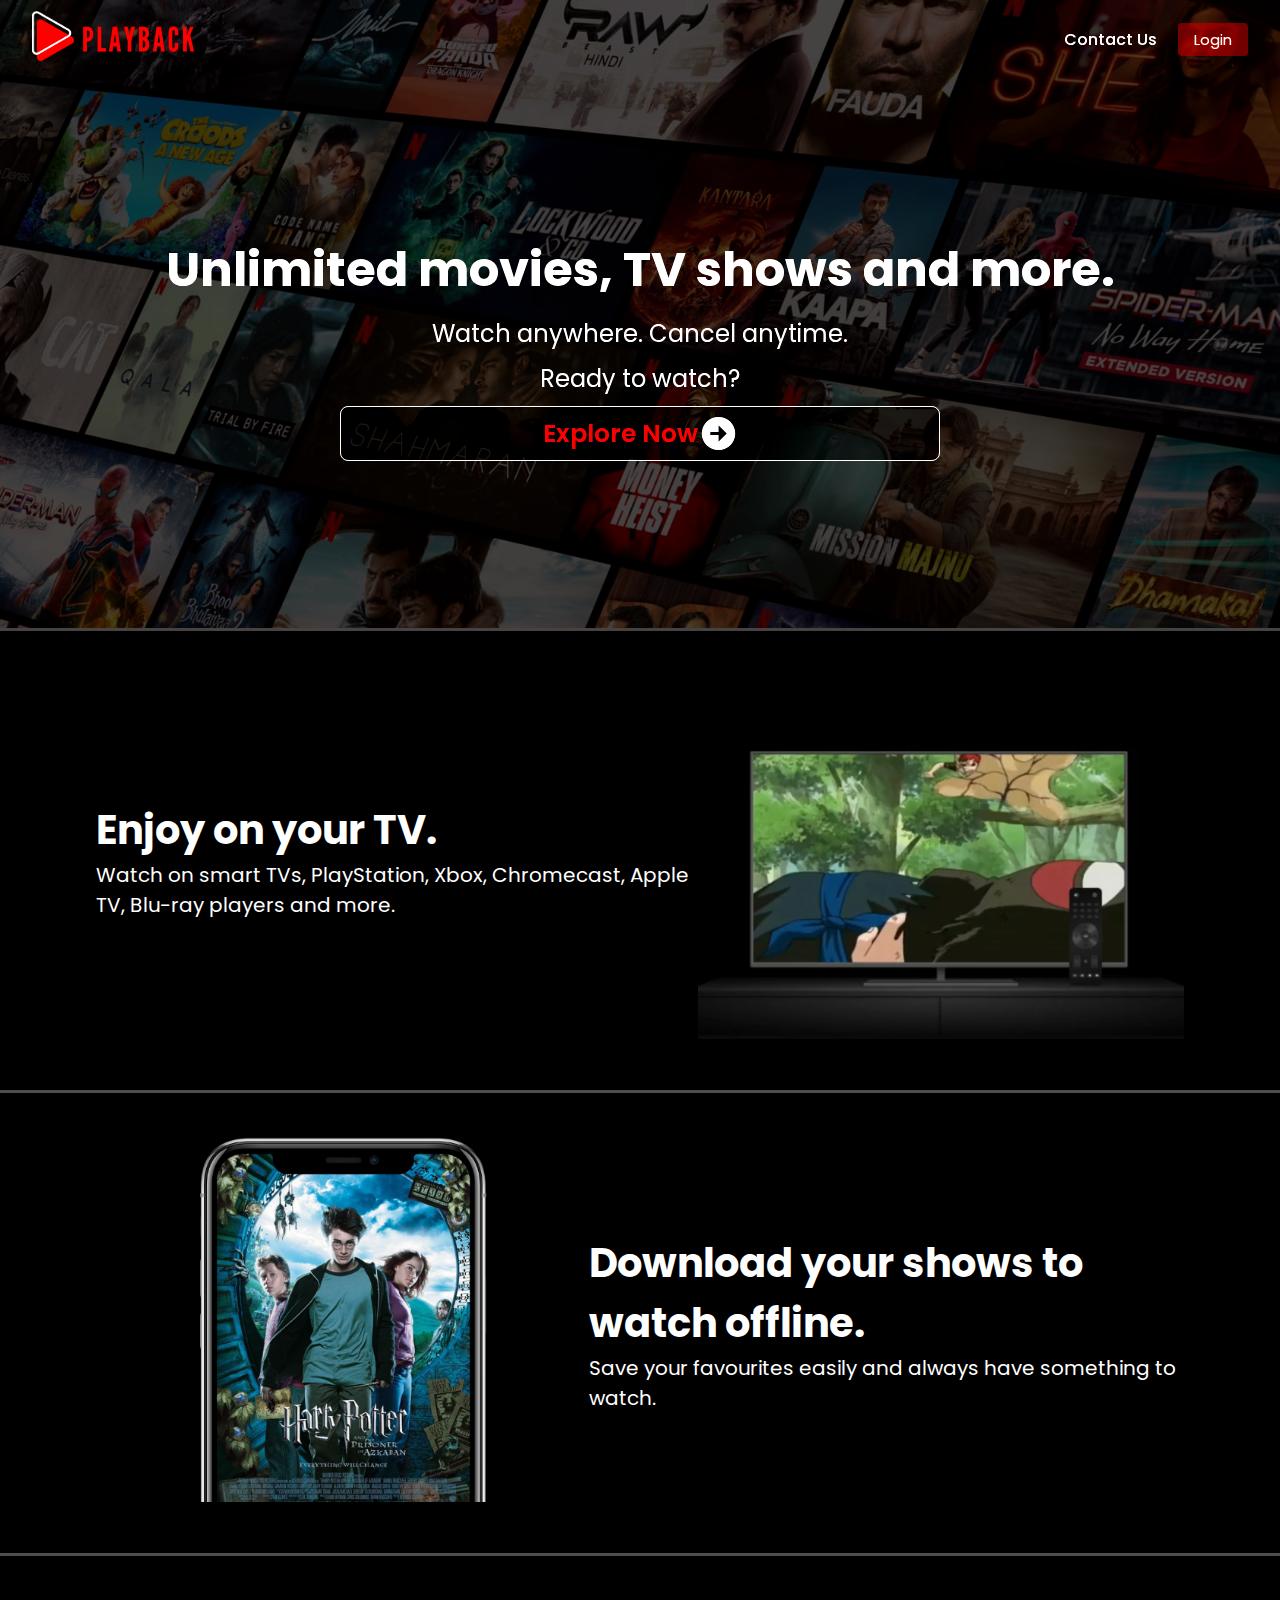
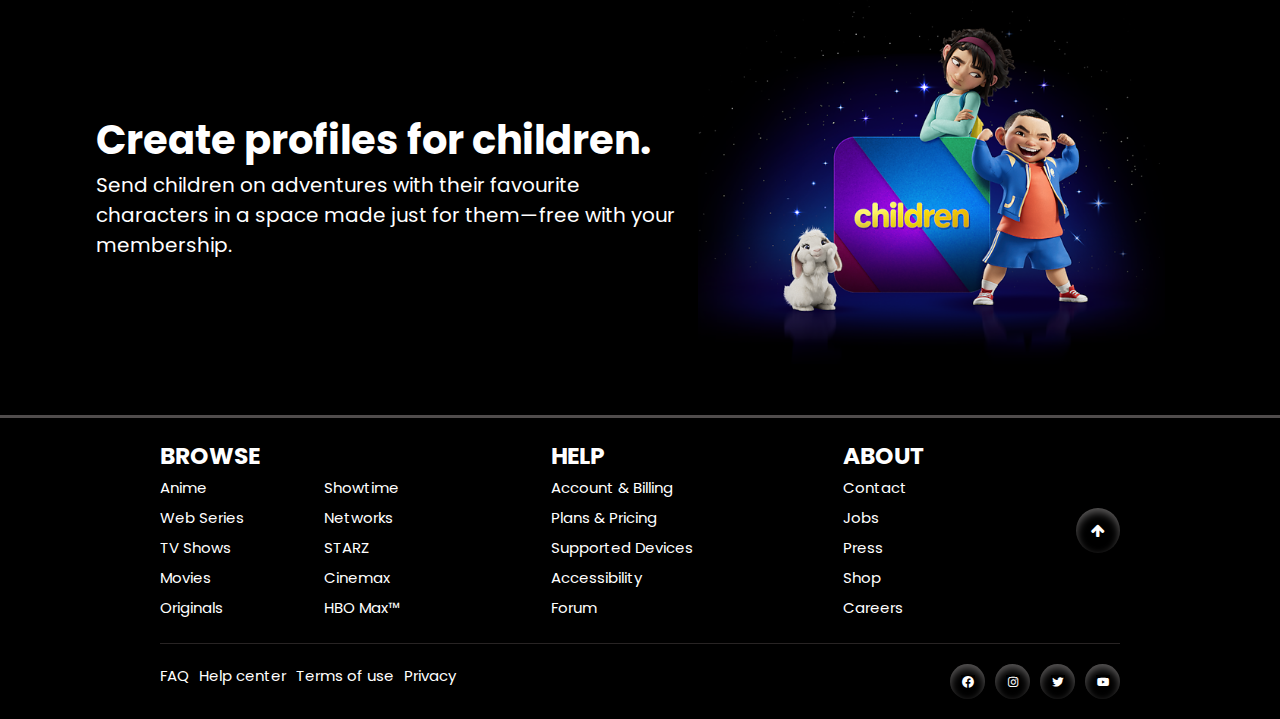
==== commit fa6e85b5: "hamburger responsive" ====
--- a/index.html
+++ b/index.html
@@ -38,7 +38,7 @@
                 </select> -->
                 <a href="contact.html" class=" contact-us">Contact Us</a>
 
-                <a href="signup.html" class="sign-in">Sign In</a>
+                <a href="login.html" class="login">Login</a>
             </div>
         </nav>
         <div class="display-block">
@@ -105,11 +105,11 @@
                 <h3>BROWSE</h3>
                 <div class="browsing-list">
                     <div class="browsinglist">
-                        <a href="">TV Shows</a>
-                        <a href="">Movies</a>
-                        <a href="">Originals</a>
-                        <a href="">Kids</a>
-                        <a href="">STARZ</a>
+                        <a href="movies.html#anime">Anime</a>
+                        <a href="movies.html#webseries">Web Series</a>
+                        <a href="movies.html#tvshows">TV Shows</a>
+                        <a href="movies.html#movies">Movies</a>
+                        <a href="movies.html">Originals</a>
                     </div>
                     <div class="browsinglist2">
                         <a href="">Showtime</a>
--- a/style.css
+++ b/style.css
@@ -54,7 +54,7 @@
 
 }
 
-/* <------- Nav Bar Components --->   */
+    /* <- Nav Bar Components ->   */
 
 
 .logo-img {
@@ -97,7 +97,7 @@
     display: none;
 } */
 
-.sign-in {
+.login {
     background: #ff000065;
     border-radius: 4px;
     color: white;
@@ -106,9 +106,11 @@
     text-decoration: none;
     text-align: center;
     padding: 5px 16px;
-}
-
-.sign-in:hover {
+    display: inline-block;
+    
+}
+
+.login:hover {
     background-color: rgba(255, 0, 0, 0.647);
     color: rgb(255, 248, 248)
 }
@@ -370,21 +372,7 @@
         text-align: center;
     }
 
-    .content-block h1 {
-        font-size: 7vw;
-    }
-
-    .content-block p {
-        font-size: 4vw;
-    }
-
-    .inside-block2 {
-        flex-direction: column-reverse;
-    }
-
-    .top i {
-        display: none;
-    }
+  
 }
 
 /* <------------- Mobile Query Mobile sm-----------> */
@@ -441,4 +429,20 @@
     .inside-block3 {
         gap: 27px;
     }
+
+      .content-block h1 {
+        font-size: 7vw;
+    }
+
+    .content-block p {
+        font-size: 4vw;
+    }
+
+    .inside-block2 {
+        flex-direction: column-reverse;
+    }
+
+    .top i {
+        display: none;
+    }
 }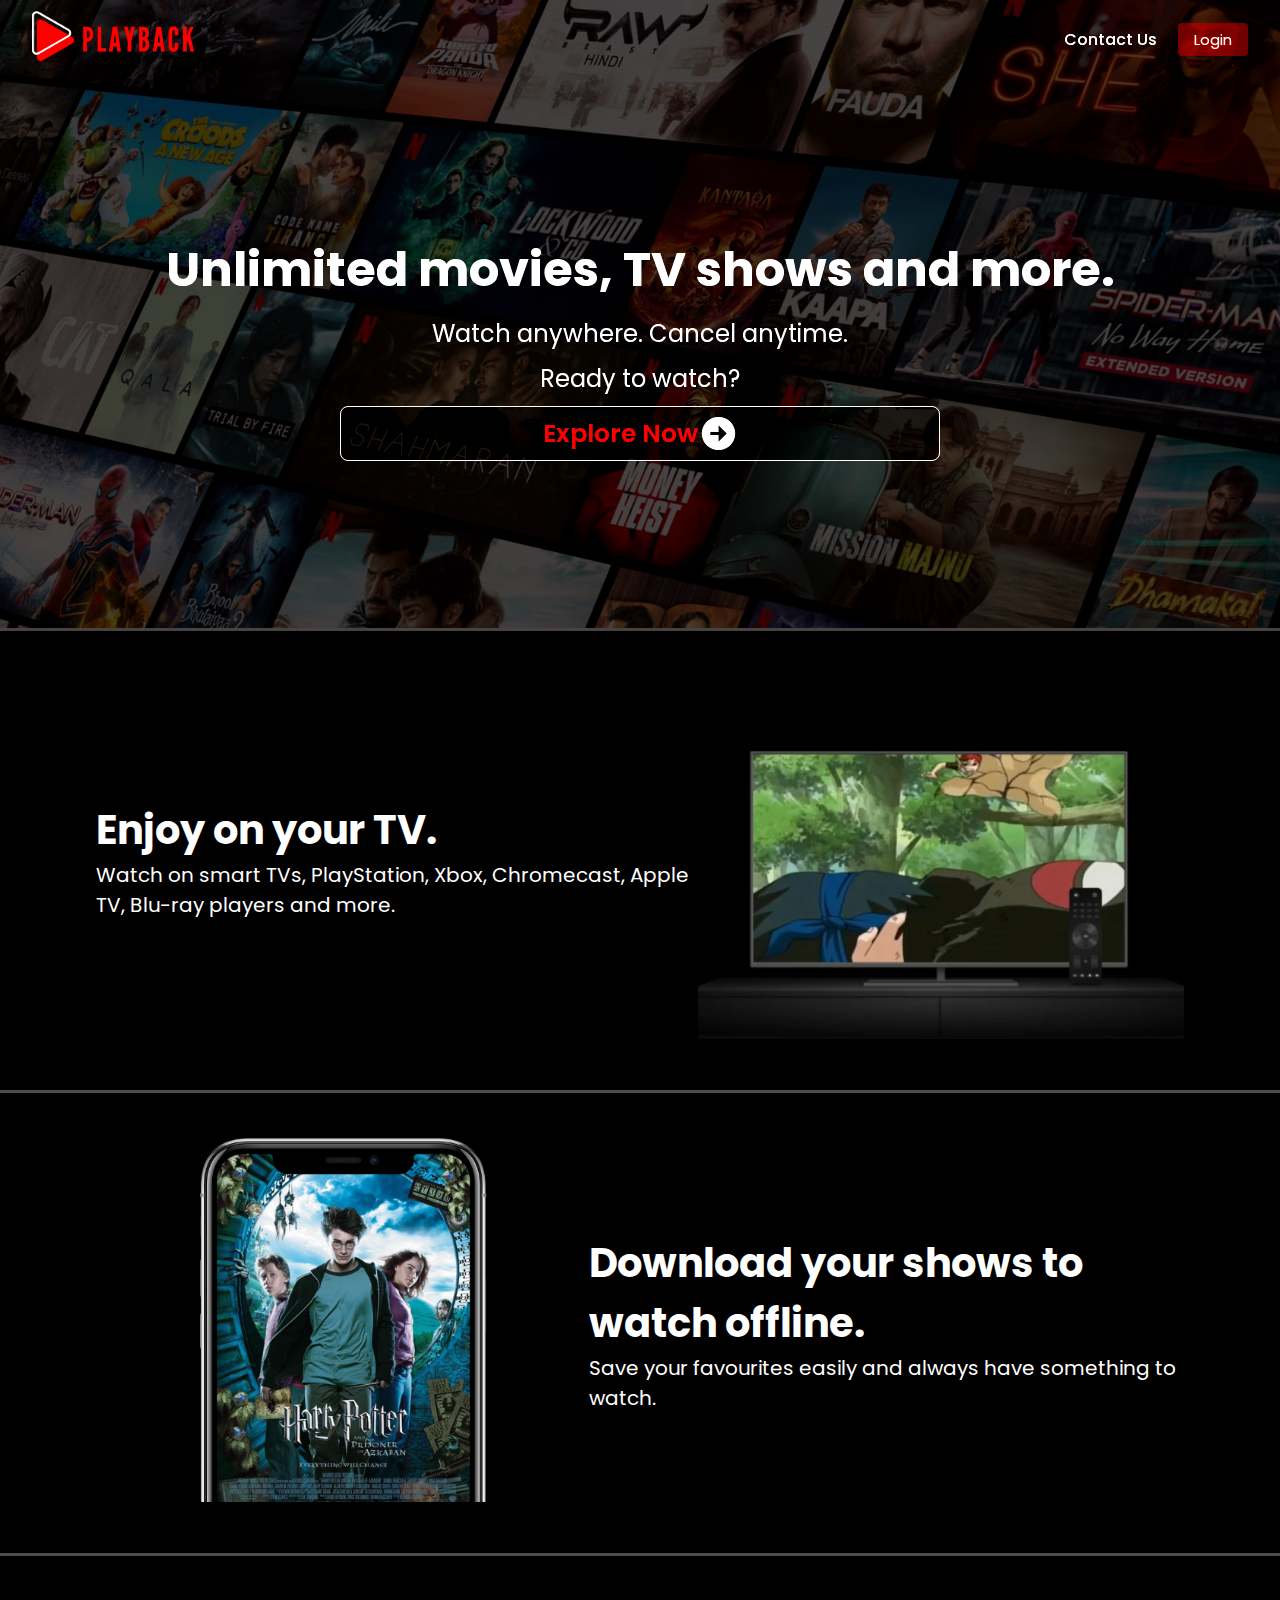
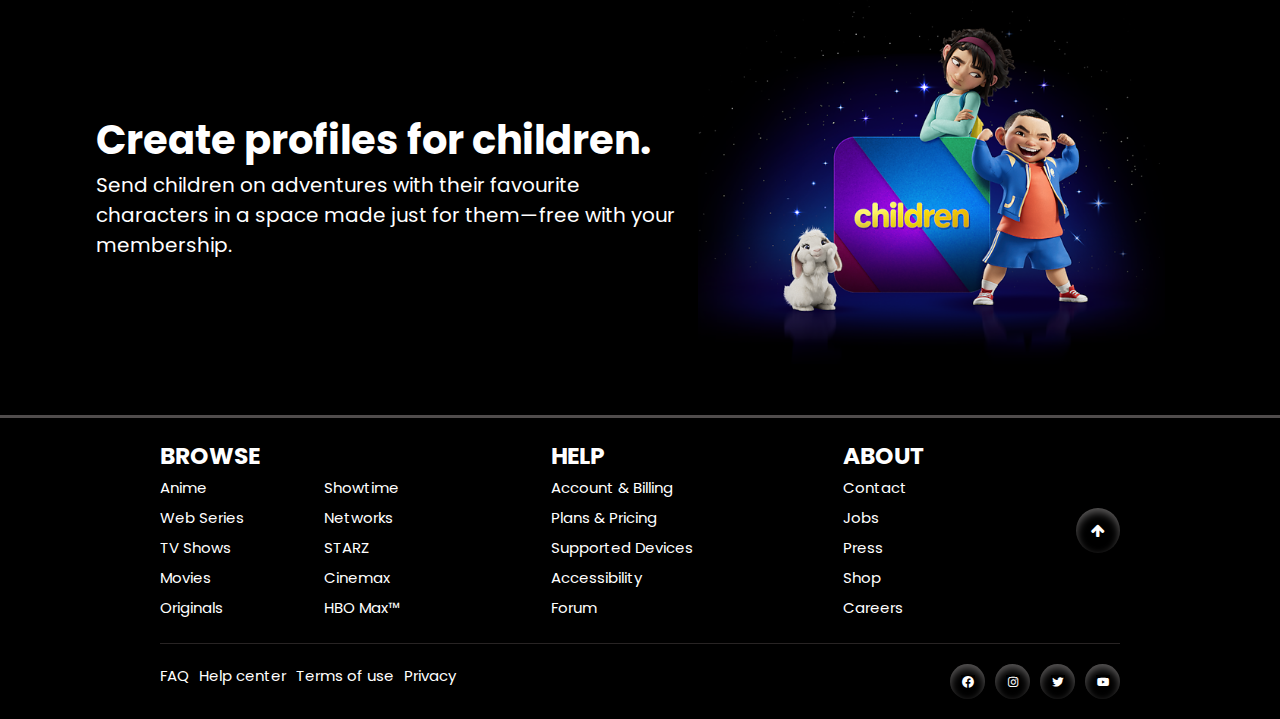
==== commit 776d3a16: "all changes" ====
--- a/index.html
+++ b/index.html
@@ -158,7 +158,7 @@
                 <li><a href="#" class="quicklink-link">FAQ</a></li>
                 <li><a href="#" class="quicklink-link">Help center</a></li>
                 <li><a href="terms.html" class="quicklink-link">Terms of use</a></li>
-                <li><a href="#" class="quicklink-link">Privacy</a></li>
+                <li><a href="./privacy.html" class="quicklink-link">Privacy</a></li>
             </ul>
         </div>
         <div class="social-iconn">
